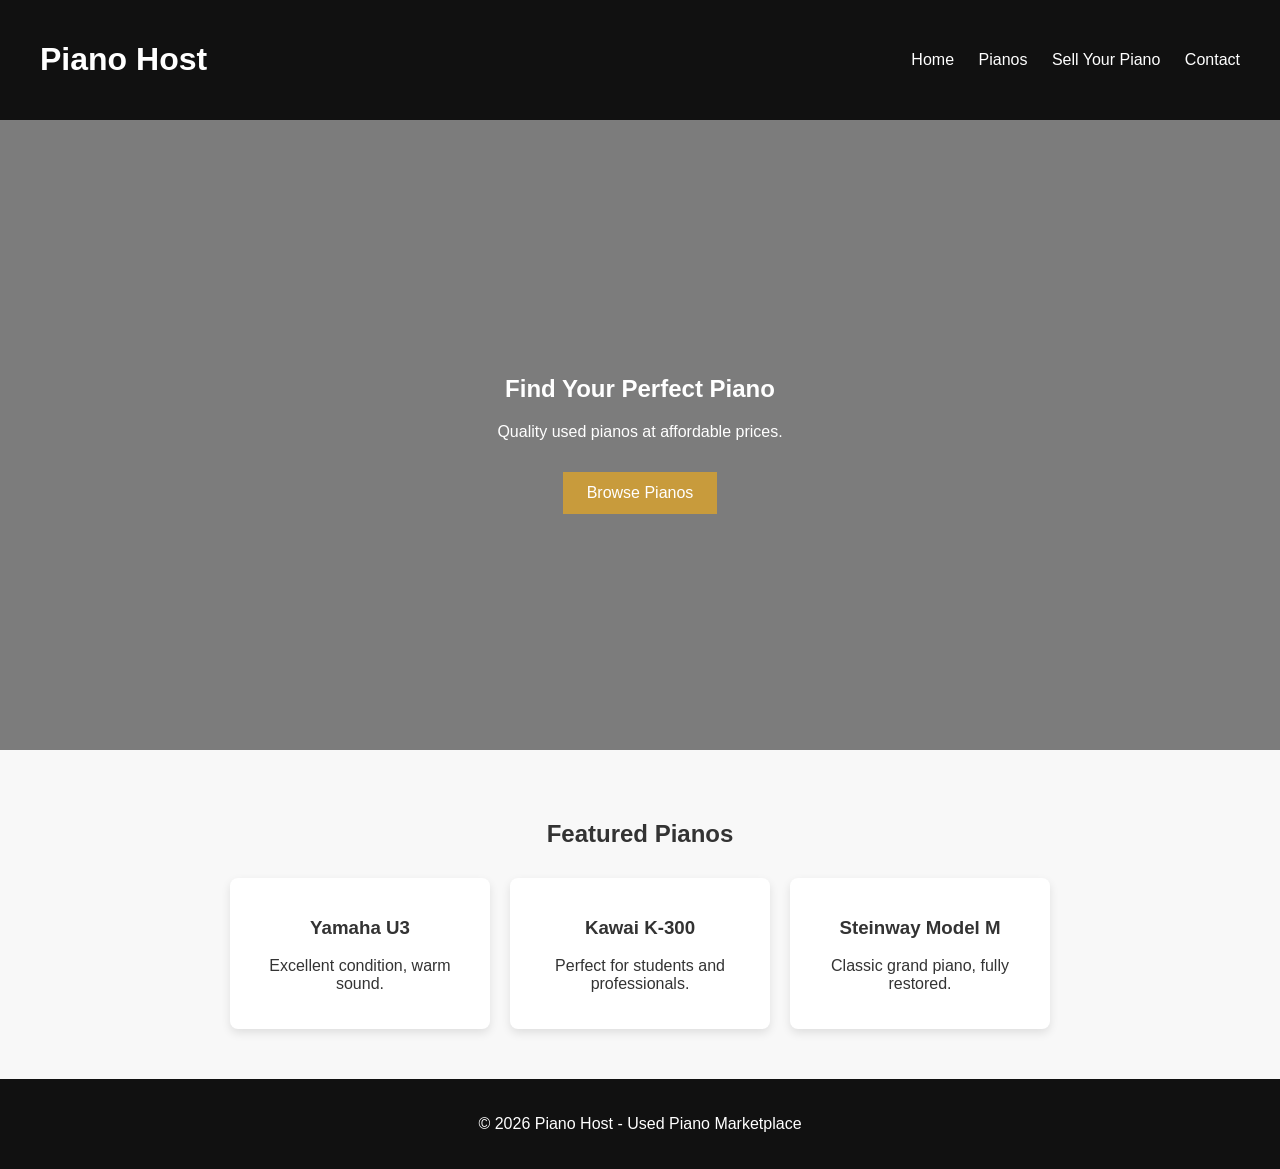
==== index.html @ 5807a372 "initial commit" ====
<!DOCTYPE html>
<html lang="en">
<head>
    <meta charset="UTF-8">
    <meta name="viewport" content="width=device-width, initial-scale=1.0">
    <title>Piano Host</title>
    <link rel="stylesheet" href="/css/styles.css">
</head>
<body>

    <header>
        <h1>Piano Host</h1>
        <nav>
            <a href="#">Home</a>
            <a href="#">Pianos</a>
            <a href="#">Sell Your Piano</a>
            <a href="#">Contact</a>
        </nav>
    </header>

    <section class="hero">
        <div class="hero-content">
            <h2>Find Your Perfect Piano</h2>
            <p>Quality used pianos at affordable prices.</p>
            <button>Browse Pianos</button>
        </div>
    </section>

    <section class="featured">
        <h2>Featured Pianos</h2>
        <div class="cards">
            <div class="card">
                <h3>Yamaha U3</h3>
                <p>Excellent condition, warm sound.</p>
            </div>
            <div class="card">
                <h3>Kawai K-300</h3>
                <p>Perfect for students and professionals.</p>
            </div>
            <div class="card">
                <h3>Steinway Model M</h3>
                <p>Classic grand piano, fully restored.</p>
            </div>
        </div>
    </section>

    <footer>
        <p>© 2026 Piano Host - Used Piano Marketplace</p>
    </footer>

</body>
</html>
---- css/styles.css ----
body {
    margin: 0;
    font-family: Arial, sans-serif;
    background: #f8f8f8;
    color: #333;
}

header {
    background: #111;
    color: white;
    display: flex;
    justify-content: space-between;
    align-items: center;
    padding: 20px 40px;
}

nav a {
    color: white;
    text-decoration: none;
    margin-left: 20px;
}

.hero {
    height: 70vh;
    background: linear-gradient(rgba(0,0,0,0.5), rgba(0,0,0,0.5)),
                url('https://images.unsplash.com/photo-1514119412350-e174d90d280e');
    background-size: cover;
    background-position: center;
    display: flex;
    align-items: center;
    justify-content: center;
    color: white;
    text-align: center;
}

.hero button {
    padding: 12px 24px;
    border: none;
    background: #c89b3c;
    color: white;
    font-size: 16px;
    cursor: pointer;
    margin-top: 15px;
}

.featured {
    padding: 50px;
    text-align: center;
}

.cards {
    display: flex;
    justify-content: center;
    gap: 20px;
    margin-top: 30px;
}

.card {
    background: white;
    padding: 20px;
    width: 220px;
    border-radius: 8px;
    box-shadow: 0 4px 10px rgba(0,0,0,0.1);
}

footer {
    background: #111;
    color: white;
    text-align: center;
    padding: 20px;
}
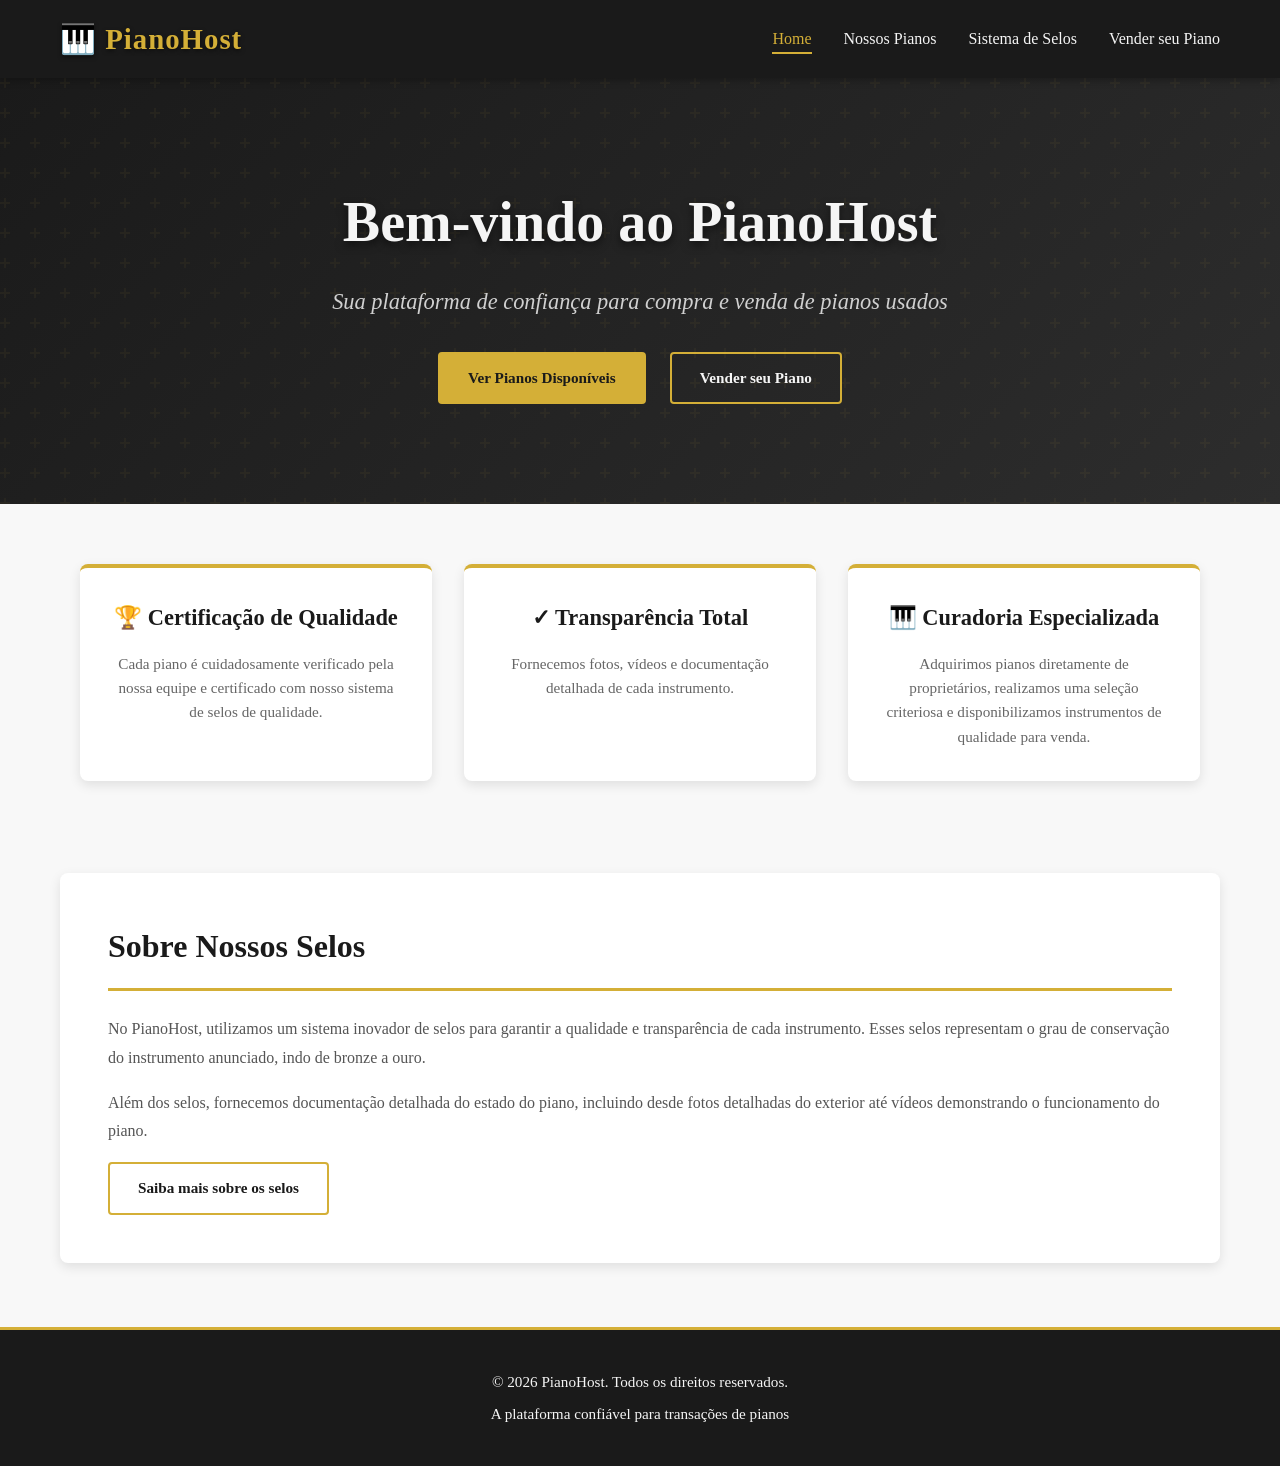
==== commit a9467298: "complete overhaul" ====
--- a/index.html
+++ b/index.html
@@ -1,52 +1,71 @@
 <!DOCTYPE html>
-<html lang="en">
+<html lang="pt-BR">
 <head>
     <meta charset="UTF-8">
     <meta name="viewport" content="width=device-width, initial-scale=1.0">
-    <title>Piano Host</title>
-    <link rel="stylesheet" href="/css/styles.css">
+    <title>PianoHost - Compra e Venda de Pianos</title>
+    <link rel="stylesheet" href="styles.css">
 </head>
 <body>
+    <nav class="navbar">
+        <div class="container">
+            <div class="logo">
+                <h1>🎹 PianoHost</h1>
+            </div>
+            <ul class="nav-links">
+                <li><a href="index.html" class="active">Home</a></li>
+                <li><a href="pianos.html">Nossos Pianos</a></li>
+                <li><a href="selos.html">Sistema de Selos</a></li>
+                <li><a href="vender.html">Vender seu Piano</a></li>
+            </ul>
+        </div>
+    </nav>
 
-    <header>
-        <h1>Piano Host</h1>
-        <nav>
-            <a href="#">Home</a>
-            <a href="#">Pianos</a>
-            <a href="#">Sell Your Piano</a>
-            <a href="#">Contact</a>
-        </nav>
+    <header class="hero">
+        <div class="hero-content">
+            <h2>Bem-vindo ao PianoHost</h2>
+            <p>Sua plataforma de confiança para compra e venda de pianos usados</p>
+            <div class="hero-buttons">
+                <a href="pianos.html" class="btn btn-primary">Ver Pianos Disponíveis</a>
+                <a href="vender.html" class="btn btn-secondary">Vender seu Piano</a>
+            </div>
+        </div>
     </header>
 
-    <section class="hero">
-        <div class="hero-content">
-            <h2>Find Your Perfect Piano</h2>
-            <p>Quality used pianos at affordable prices.</p>
-            <button>Browse Pianos</button>
+    <main class="container">
+        <section class="features">
+            <div class="feature-card">
+                <h3>🏆 Certificação de Qualidade</h3>
+                <p>Cada piano é cuidadosamente verificado pela nossa equipe e certificado com nosso sistema de selos de qualidade.</p>
+            </div>
+            <div class="feature-card">
+                <h3>✓ Transparência Total</h3>
+                <p>Fornecemos fotos, vídeos e documentação detalhada de cada instrumento.</p>
+            </div>
+            <div class="feature-card">
+                <h3>🎹 Curadoria Especializada</h3>
+                <p>Adquirimos pianos diretamente de proprietários, realizamos uma seleção criteriosa e disponibilizamos instrumentos de qualidade para venda.</p>
+            </div>
+        </section>
+
+        <section class="about">
+            <h2>Sobre Nossos Selos</h2>
+            <p>
+                No PianoHost, utilizamos um sistema inovador de selos para garantir a qualidade e transparência 
+                de cada instrumento. Esses selos representam o grau de conservação do instrumento anunciado, indo de bronze a ouro.
+            </p>
+            <p>
+                Além dos selos, fornecemos documentação detalhada do estado do piano, incluindo desde fotos detalhadas do exterior até vídeos demonstrando o funcionamento do piano.
+            </p>
+            <a href="selos.html" class="btn btn-outline">Saiba mais sobre os selos</a>
+        </section>
+    </main>
+
+    <footer class="footer">
+        <div class="container">
+            <p>&copy; 2026 PianoHost. Todos os direitos reservados.</p>
+            <p>A plataforma confiável para transações de pianos</p>
         </div>
-    </section>
-
-    <section class="featured">
-        <h2>Featured Pianos</h2>
-        <div class="cards">
-            <div class="card">
-                <h3>Yamaha U3</h3>
-                <p>Excellent condition, warm sound.</p>
-            </div>
-            <div class="card">
-                <h3>Kawai K-300</h3>
-                <p>Perfect for students and professionals.</p>
-            </div>
-            <div class="card">
-                <h3>Steinway Model M</h3>
-                <p>Classic grand piano, fully restored.</p>
-            </div>
-        </div>
-    </section>
-
-    <footer>
-        <p>© 2026 Piano Host - Used Piano Marketplace</p>
     </footer>
-
 </body>
-</html>+</html>
--- a/styles.css
+++ b/styles.css
@@ -0,0 +1,1403 @@
+/* ====================================
+   PIANOHOST - ESTILOS GERAIS
+   ==================================== */
+
+:root {
+    --primary-color: #1a1a1a;
+    --secondary-color: #2d2d2d;
+    --accent-color: #d4af37;
+    --accent-light: #e8c547;
+    --text-dark: #1a1a1a;
+    --text-light: #f5f5f5;
+    --border-color: #3d3d3d;
+    --success-color: #27ae60;
+    --bronze-color: #cd7f32;
+    --silver-color: #c0c0c0;
+    --gold-color: #d4af37;
+}
+
+* {
+    margin: 0;
+    padding: 0;
+    box-sizing: border-box;
+}
+
+html {
+    scroll-behavior: smooth;
+}
+
+body {
+    font-family: 'Georgia', 'Garamond', serif;
+    background-color: #f8f8f8;
+    color: var(--text-dark);
+    line-height: 1.6;
+}
+
+.container {
+    max-width: 1200px;
+    margin: 0 auto;
+    padding: 0 20px;
+}
+
+/* ====================================
+   NAVEGAÇÃO
+   ==================================== */
+
+.navbar {
+    background-color: var(--primary-color);
+    box-shadow: 0 2px 8px rgba(0, 0, 0, 0.3);
+    position: sticky;
+    top: 0;
+    z-index: 1000;
+}
+
+.navbar .container {
+    display: flex;
+    justify-content: space-between;
+    align-items: center;
+    padding: 1rem 20px;
+}
+
+.logo h1 {
+    color: var(--accent-color);
+    font-size: 1.8rem;
+    font-weight: 700;
+    letter-spacing: 1px;
+    text-shadow: 0 2px 4px rgba(0, 0, 0, 0.5);
+}
+
+.nav-links {
+    display: flex;
+    list-style: none;
+    gap: 2rem;
+}
+
+.nav-links a {
+    color: var(--text-light);
+    text-decoration: none;
+    font-size: 1rem;
+    font-weight: 500;
+    transition: color 0.3s ease, border-bottom 0.3s ease;
+    padding-bottom: 5px;
+    border-bottom: 2px solid transparent;
+}
+
+.nav-links a:hover {
+    color: var(--accent-color);
+    border-bottom-color: var(--accent-color);
+}
+
+.nav-links a.active {
+    color: var(--accent-color);
+    border-bottom-color: var(--accent-color);
+}
+
+/* ====================================
+   HERÓI/HEADER
+   ==================================== */
+
+.hero {
+    background: linear-gradient(135deg, var(--primary-color) 0%, var(--secondary-color) 100%);
+    color: var(--text-light);
+    padding: 100px 20px;
+    text-align: center;
+    position: relative;
+    overflow: hidden;
+}
+
+.hero::before {
+    content: "";
+    position: absolute;
+    top: 0;
+    left: 0;
+    right: 0;
+    bottom: 0;
+    background: url("data:image/svg+xml,%3Csvg width='60' height='60' viewBox='0 0 60 60' xmlns='http://www.w3.org/2000/svg'%3E%3Cg fill='none' fill-rule='evenodd'%3E%3Cg fill='%23d4af37' fill-opacity='0.05'%3E%3Cpath d='M36 34v-4h-2v4h-4v2h4v4h2v-4h4v-2h-4zm0-30V0h-2v4h-4v2h4v4h2V6h4V4h-4zM6 34v-4H4v4H0v2h4v4h2v-4h4v-2H6zM6 4V0H4v4H0v2h4v4h2V6h4V4H6z'/%3E%3C/g%3E%3C/g%3E%3C/svg%3E");
+    pointer-events: none;
+}
+
+.hero-content {
+    position: relative;
+    z-index: 1;
+}
+
+.hero h2 {
+    font-size: 3.5rem;
+    margin-bottom: 1rem;
+    font-weight: 700;
+    text-shadow: 0 4px 8px rgba(0, 0, 0, 0.5);
+}
+
+.hero p {
+    font-size: 1.4rem;
+    margin-bottom: 2rem;
+    color: #d0d0d0;
+    font-style: italic;
+}
+
+.hero-buttons {
+    display: flex;
+    gap: 1.5rem;
+    justify-content: center;
+    flex-wrap: wrap;
+}
+
+/* ====================================
+   BOTÕES
+   ==================================== */
+
+.btn {
+    display: inline-block;
+    padding: 12px 28px;
+    border-radius: 4px;
+    text-decoration: none;
+    font-weight: 600;
+    font-size: 0.95rem;
+    transition: all 0.3s ease;
+    border: 2px solid transparent;
+    cursor: pointer;
+    text-align: center;
+}
+
+.btn-primary {
+    background-color: var(--accent-color);
+    color: var(--primary-color);
+    border-color: var(--accent-color);
+}
+
+.btn-primary:hover {
+    background-color: var(--accent-light);
+    border-color: var(--accent-light);
+    transform: translateY(-2px);
+    box-shadow: 0 6px 12px rgba(212, 175, 55, 0.3);
+}
+
+.btn-secondary {
+    background-color: transparent;
+    color: var(--text-light);
+    border-color: var(--accent-color);
+}
+
+.btn-secondary:hover {
+    background-color: var(--accent-color);
+    color: var(--primary-color);
+    transform: translateY(-2px);
+}
+
+.btn-outline {
+    background-color: transparent;
+    color: var(--text-dark);
+    border-color: var(--accent-color);
+}
+
+.btn-outline:hover {
+    background-color: var(--accent-color);
+    color: var(--primary-color);
+    transform: translateY(-2px);
+}
+
+.btn-large {
+    padding: 16px 36px;
+    font-size: 1rem;
+}
+
+.btn-contact {
+    width: 100%;
+    margin-top: 0.5rem;
+}
+
+/* ====================================
+   SEÇÕES
+   ==================================== */
+
+section {
+    padding: 80px 20px;
+}
+
+.section-subtitle {
+    font-size: 1.2rem;
+    color: #666;
+    margin-bottom: 3rem;
+    font-style: italic;
+}
+
+/* ====================================
+   FEATURES
+   ==================================== */
+
+.features {
+    display: grid;
+    grid-template-columns: repeat(auto-fit, minmax(280px, 1fr));
+    gap: 2rem;
+    padding: 60px 20px;
+}
+
+.feature-card {
+    background: white;
+    padding: 2rem;
+    border-radius: 8px;
+    box-shadow: 0 4px 12px rgba(0, 0, 0, 0.1);
+    transition: transform 0.3s ease, box-shadow 0.3s ease;
+    text-align: center;
+    border-top: 4px solid var(--accent-color);
+}
+
+.feature-card:hover {
+    transform: translateY(-8px);
+    box-shadow: 0 8px 20px rgba(0, 0, 0, 0.15);
+}
+
+.feature-card h3 {
+    font-size: 1.4rem;
+    margin-bottom: 1rem;
+    color: var(--text-dark);
+}
+
+.feature-card p {
+    color: #666;
+    font-size: 0.95rem;
+}
+
+/* ====================================
+   ABOUT
+   ==================================== */
+
+.about {
+    background: white;
+    border-radius: 8px;
+    padding: 3rem;
+    margin: 2rem 0;
+    box-shadow: 0 4px 12px rgba(0, 0, 0, 0.1);
+}
+
+.about h2 {
+    font-size: 2rem;
+    margin-bottom: 1.5rem;
+    color: var(--primary-color);
+    border-bottom: 3px solid var(--accent-color);
+    padding-bottom: 1rem;
+}
+
+.about p {
+    font-size: 1rem;
+    margin-bottom: 1rem;
+    color: #555;
+    line-height: 1.8;
+}
+
+/* ====================================
+   PIANOS - LISTAGEM
+   ==================================== */
+
+.pianos-section h1 {
+    text-align: center;
+    font-size: 2.5rem;
+    margin-bottom: 1rem;
+    color: var(--primary-color);
+}
+
+.pianos-grid {
+    display: grid;
+    grid-template-columns: repeat(auto-fill, minmax(350px, 1fr));
+    gap: 2.5rem;
+    margin: 3rem 0;
+}
+
+.piano-card {
+    background: white;
+    border-radius: 8px;
+    overflow: hidden;
+    box-shadow: 0 6px 16px rgba(0, 0, 0, 0.12);
+    transition: transform 0.3s ease, box-shadow 0.3s ease;
+}
+
+.piano-card:hover {
+    transform: translateY(-10px);
+    box-shadow: 0 12px 28px rgba(0, 0, 0, 0.18);
+}
+
+.piano-image {
+    width: 100%;
+    height: 250px;
+    overflow: hidden;
+    background: linear-gradient(135deg, var(--primary-color), var(--secondary-color));
+}
+
+.piano-image img {
+    width: 100%;
+    height: 100%;
+    object-fit: cover;
+    transition: transform 0.3s ease;
+}
+
+.piano-card:hover .piano-image img {
+    transform: scale(1.05);
+}
+
+.piano-info {
+    padding: 1.5rem;
+}
+
+.piano-info h3 {
+    font-size: 1.4rem;
+    margin-bottom: 0.5rem;
+    color: var(--primary-color);
+}
+
+.piano-brand {
+    color: var(--accent-color);
+    font-weight: 600;
+    font-size: 0.9rem;
+    margin-bottom: 0.3rem;
+}
+
+.piano-year {
+    color: #888;
+    font-size: 0.85rem;
+    margin-bottom: 0.8rem;
+}
+
+.piano-description {
+    color: #555;
+    font-size: 0.95rem;
+    margin-bottom: 1rem;
+    line-height: 1.5;
+}
+
+.piano-selos {
+    display: flex;
+    flex-wrap: wrap;
+    gap: 0.5rem;
+    margin-bottom: 1rem;
+    min-height: 2rem;
+    align-items: center;
+}
+
+.selo {
+    display: inline-block;
+    padding: 6px 12px;
+    border-radius: 20px;
+    font-size: 0.8rem;
+    font-weight: 600;
+    text-align: center;
+}
+
+.selo-bronze {
+    background-color: #cdaf8f;
+    color: #5d4e37;
+}
+
+.selo-prata {
+    background-color: #e8e8e8;
+    color: #555;
+}
+
+.selo-ouro {
+    background-color: #ffd700;
+    color: #8b6f00;
+}
+
+.no-seals {
+    color: #999;
+    font-style: italic;
+    font-size: 0.9rem;
+}
+
+.piano-price {
+    margin: 1rem 0;
+    padding: 1rem 0;
+    border-top: 1px solid #eee;
+    border-bottom: 1px solid #eee;
+}
+
+.price {
+    font-size: 1.5rem;
+    font-weight: 700;
+    color: var(--accent-color);
+}
+
+/* ====================================
+   SELOS - DETALHES
+   ==================================== */
+
+.selos-section h1,
+.vender-section h1,
+.pianos-section h1 {
+    font-size: 2.8rem;
+    color: var(--primary-color);
+    margin-bottom: 0.5rem;
+}
+
+.selos-intro,
+.vender-intro {
+    background: white;
+    padding: 2rem;
+    border-left: 5px solid var(--accent-color);
+    margin: 2rem 0 3rem;
+    border-radius: 4px;
+    line-height: 1.8;
+    font-size: 1.05rem;
+}
+
+.selo-detail {
+    background: white;
+    margin-bottom: 2.5rem;
+    border-radius: 8px;
+    overflow: hidden;
+    box-shadow: 0 4px 12px rgba(0, 0, 0, 0.1);
+}
+
+.selo-header {
+    padding: 2rem;
+    color: white;
+}
+
+.selo-header h2 {
+    font-size: 2rem;
+    margin-bottom: 0.5rem;
+}
+
+.selo-description {
+    font-size: 1rem;
+    font-style: italic;
+    opacity: 0.9;
+}
+
+.selo-header.bronze {
+    background: linear-gradient(135deg, #8b6f47 0%, #cd7f32 100%);
+}
+
+.selo-header.red {
+    background: linear-gradient(135deg, #882b2b 0%, #b91c1c 100%);
+}
+
+.selo-header.silver {
+    background: linear-gradient(135deg, #888 0%, #c0c0c0 100%);
+}
+
+.selo-header.gold {
+    background: linear-gradient(135deg, #b8860b 0%, #ffd700 100%);
+}
+
+.selo-content {
+    padding: 2rem;
+}
+
+.selo-content h3 {
+    font-size: 1.3rem;
+    margin: 1.5rem 0 1rem;
+    color: var(--primary-color);
+}
+
+.selo-checklist {
+    display: flex;
+    flex-direction: column;
+    gap: 1.2rem;
+}
+
+.checklist-item {
+    display: flex;
+    gap: 1rem;
+    padding: 1rem;
+    background: #f9f9f9;
+    border-radius: 4px;
+    border-left: 3px solid var(--accent-color);
+}
+
+.checklist-item.additional {
+    border-left-color: #27ae60;
+    background: #f0fdf4;
+}
+
+.check {
+    color: var(--accent-color);
+    font-weight: 700;
+    font-size: 1.2rem;
+    min-width: 30px;
+}
+
+.checklist-item.additional .plus {
+    color: #27ae60;
+    font-weight: 700;
+    font-size: 1.2rem;
+    min-width: 30px;
+}
+
+.checklist-item strong {
+    color: var(--primary-color);
+}
+
+.checklist-item p {
+    margin: 0.5rem 0 0;
+    color: #666;
+    font-size: 0.95rem;
+}
+
+/* ====================================
+   COMPARAÇÃO DE SELOS
+   ==================================== */
+
+.selos-comparison {
+    background: white;
+    padding: 2rem;
+    border-radius: 8px;
+    margin: 3rem 0;
+    box-shadow: 0 4px 12px rgba(0, 0, 0, 0.1);
+}
+
+.selos-comparison h2 {
+    font-size: 1.8rem;
+    margin-bottom: 1.5rem;
+    color: var(--primary-color);
+}
+
+.comparison-table {
+    width: 100%;
+    border-collapse: collapse;
+    border: 1px solid #ddd;
+}
+
+.comparison-table thead {
+    background-color: var(--primary-color);
+    color: white;
+}
+
+.comparison-table th {
+    padding: 1rem;
+    text-align: left;
+    font-weight: 600;
+}
+
+.comparison-table td {
+    padding: 1rem;
+    border-bottom: 1px solid #eee;
+    color: #555;
+}
+
+.comparison-table tbody tr:hover {
+    background-color: #f9f9f9;
+}
+
+.comparison-table .yes {
+    color: #27ae60;
+    font-weight: 700;
+}
+
+.comparison-table .no {
+    color: #999;
+}
+
+/* ====================================
+   FAQ
+   ==================================== */
+
+.selos-faq {
+    background: white;
+    padding: 2rem;
+    border-radius: 8px;
+    margin: 3rem 0;
+    box-shadow: 0 4px 12px rgba(0, 0, 0, 0.1);
+}
+
+.selos-faq h2 {
+    font-size: 1.8rem;
+    margin-bottom: 1.5rem;
+    color: var(--primary-color);
+}
+
+.faq-item {
+    margin-bottom: 1.5rem;
+    padding-bottom: 1.5rem;
+    border-bottom: 1px solid #eee;
+}
+
+.faq-item:last-child {
+    border-bottom: none;
+}
+
+.faq-item h3 {
+    color: var(--primary-color);
+    margin-bottom: 0.5rem;
+    font-size: 1.1rem;
+}
+
+.faq-item p {
+    color: #666;
+    line-height: 1.6;
+}
+
+/* ====================================
+   VENDER PIANOS
+   ==================================== */
+
+.vender-section {
+    padding: 40px 0;
+}
+
+.vender-content {
+    background: white;
+    border-radius: 8px;
+    padding: 2rem;
+    margin-top: 2rem;
+}
+
+.vender-benefits {
+    margin-bottom: 3rem;
+}
+
+.vender-benefits h2 {
+    font-size: 1.8rem;
+    margin-bottom: 1.5rem;
+    color: var(--primary-color);
+    border-bottom: 2px solid var(--accent-color);
+    padding-bottom: 1rem;
+}
+
+.benefits-grid {
+    display: grid;
+    grid-template-columns: repeat(auto-fit, minmax(250px, 1fr));
+    gap: 1.5rem;
+}
+
+.benefit-card {
+    background: linear-gradient(135deg, #f9f9f9, white);
+    padding: 1.5rem;
+    border-radius: 8px;
+    border-left: 4px solid var(--accent-color);
+}
+
+.benefit-card h3 {
+    color: var(--primary-color);
+    margin-bottom: 0.5rem;
+}
+
+.benefit-card p {
+    color: #666;
+    font-size: 0.95rem;
+}
+
+/* ====================================
+   PROCESS STEPS
+   ==================================== */
+
+.vender-process {
+    margin: 2rem 0;
+}
+
+.vender-process h2 {
+    font-size: 1.8rem;
+    margin-bottom: 1.5rem;
+    color: var(--primary-color);
+    border-bottom: 2px solid var(--accent-color);
+    padding-bottom: 1rem;
+}
+
+.process-steps {
+    display: grid;
+    grid-template-columns: repeat(auto-fit, minmax(200px, 1fr));
+    gap: 1.5rem;
+}
+
+.step {
+    background: linear-gradient(135deg, #fafafa, white);
+    padding: 1.5rem;
+    border-radius: 8px;
+    text-align: center;
+    border-top: 3px solid var(--accent-color);
+}
+
+.step-number {
+    display: inline-block;
+    width: 50px;
+    height: 50px;
+    background-color: var(--accent-color);
+    color: var(--primary-color);
+    border-radius: 50%;
+    line-height: 50px;
+    font-weight: 700;
+    font-size: 1.3rem;
+    margin-bottom: 1rem;
+}
+
+.step h3 {
+    color: var(--primary-color);
+    margin-bottom: 0.5rem;
+}
+
+.step p {
+    color: #666;
+    font-size: 0.9rem;
+}
+
+/* ====================================
+   CONTACT METHODS
+   ==================================== */
+
+.vender-form {
+    margin: 2rem 0;
+}
+
+.vender-form h2 {
+    font-size: 1.8rem;
+    margin-bottom: 1rem;
+    color: var(--primary-color);
+    border-bottom: 2px solid var(--accent-color);
+    padding-bottom: 1rem;
+}
+
+.vender-form > p {
+    margin-bottom: 1.5rem;
+    font-size: 1.05rem;
+    color: #555;
+}
+
+.contact-options {
+    display: grid;
+    grid-template-columns: repeat(auto-fit, minmax(300px, 1fr));
+    gap: 2rem;
+    margin: 1.5rem 0;
+}
+
+.contact-method {
+    background: linear-gradient(135deg, #fafafa, white);
+    padding: 2rem;
+    border-radius: 8px;
+    border: 2px solid #eee;
+    text-align: center;
+    transition: transform 0.3s ease, border-color 0.3s ease;
+}
+
+.contact-method:hover {
+    border-color: var(--accent-color);
+    transform: translateY(-5px);
+}
+
+.contact-method h3 {
+    font-size: 1.3rem;
+    margin-bottom: 0.5rem;
+    color: var(--primary-color);
+}
+
+.contact-method > p {
+    color: #666;
+    margin-bottom: 1rem;
+}
+
+.contact-info {
+    color: var(--accent-color);
+    font-weight: 600;
+    margin-top: 1rem;
+}
+
+/* ====================================
+   INFO CARDS
+   ==================================== */
+
+.vender-info {
+    margin: 2rem 0;
+}
+
+.vender-info h2 {
+    font-size: 1.8rem;
+    margin-bottom: 1.5rem;
+    color: var(--primary-color);
+}
+
+.info-cards {
+    display: grid;
+    grid-template-columns: repeat(auto-fit, minmax(280px, 1fr));
+    gap: 1.5rem;
+}
+
+.info-card {
+    background: white;
+    padding: 1.5rem;
+    border-radius: 8px;
+    border-top: 3px solid var(--accent-color);
+    box-shadow: 0 2px 8px rgba(0, 0, 0, 0.08);
+}
+
+.info-card h3 {
+    color: var(--primary-color);
+    margin-bottom: 1rem;
+}
+
+.info-card ul {
+    list-style: none;
+    padding: 0;
+}
+
+.info-card li {
+    color: #666;
+    padding: 0.3rem 0;
+    font-size: 0.95rem;
+}
+
+.info-card .link {
+    color: var(--accent-color);
+    text-decoration: none;
+    font-weight: 600;
+    display: inline-block;
+    margin-top: 1rem;
+}
+
+.info-card .link:hover {
+    text-decoration: underline;
+}
+
+.info-card em {
+    color: #888;
+    font-size: 0.9rem;
+}
+
+/* ====================================
+   CTA SECTION
+   ==================================== */
+
+.cta-section {
+    background: linear-gradient(135deg, var(--primary-color), var(--secondary-color));
+    color: white;
+    text-align: center;
+    padding: 4rem 2rem;
+    border-radius: 8px;
+    margin: 3rem 0;
+}
+
+.cta-section h2 {
+    font-size: 2rem;
+    margin-bottom: 1rem;
+}
+
+.cta-section p {
+    font-size: 1.1rem;
+    margin-bottom: 1.5rem;
+    color: #d0d0d0;
+}
+
+.vender-cta {
+    background: white;
+    padding: 2rem;
+    border-radius: 8px;
+    text-align: center;
+    margin: 2rem 0;
+    border: 2px solid var(--accent-color);
+}
+
+.vender-cta h2 {
+    color: var(--primary-color);
+    margin-bottom: 0.5rem;
+}
+
+.vender-cta p {
+    color: #666;
+    margin-bottom: 1.5rem;
+}
+
+.cta-buttons {
+    display: flex;
+    gap: 1rem;
+    justify-content: center;
+    flex-wrap: wrap;
+}
+
+/* ====================================
+   RODAPÉ
+   ==================================== */
+
+.footer {
+    background-color: var(--primary-color);
+    color: var(--text-light);
+    text-align: center;
+    padding: 2rem;
+    margin-top: 4rem;
+    border-top: 3px solid var(--accent-color);
+}
+
+.footer p {
+    margin: 0.5rem 0;
+    font-size: 0.95rem;
+}
+
+/* ====================================
+   RESPONSIVIDADE
+   ==================================== */
+
+@media (max-width: 768px) {
+    .nav-links {
+        gap: 1rem;
+        font-size: 0.9rem;
+    }
+
+    .hero h2 {
+        font-size: 2rem;
+    }
+
+    .hero p {
+        font-size: 1.1rem;
+    }
+
+    .hero-buttons {
+        flex-direction: column;
+        align-items: center;
+    }
+
+    .btn {
+        width: 100%;
+        max-width: 300px;
+    }
+
+    .pianos-grid {
+        grid-template-columns: 1fr;
+    }
+
+    .process-steps {
+        grid-template-columns: 1fr;
+    }
+
+    .contact-options {
+        grid-template-columns: 1fr;
+    }
+
+    .comparison-table {
+        font-size: 0.9rem;
+    }
+
+    .comparison-table th,
+    .comparison-table td {
+        padding: 0.7rem;
+    }
+
+    section {
+        padding: 40px 20px;
+    }
+}
+
+/* ====================================
+   LINKS NOS CARDS
+   ==================================== */
+
+.piano-card-link {
+    text-decoration: none;
+    display: block;
+}
+
+.piano-title-link {
+    text-decoration: none;
+    color: var(--primary-color);
+    transition: color 0.3s ease;
+}
+
+.piano-title-link:hover {
+    color: var(--accent-color);
+}
+
+/* ====================================
+   PÁGINAS DE DETALHE DO PIANO
+   ==================================== */
+
+.piano-detail {
+    padding: 2rem 0;
+}
+
+.breadcrumb {
+    margin-bottom: 2rem;
+    font-size: 0.95rem;
+    color: #666;
+}
+
+.breadcrumb a {
+    color: var(--accent-color);
+    text-decoration: none;
+}
+
+.breadcrumb a:hover {
+    text-decoration: underline;
+}
+
+.piano-detail-header {
+    display: grid;
+    grid-template-columns: 1fr 1fr;
+    gap: 3rem;
+    margin-bottom: 3rem;
+    background: white;
+    padding: 2rem;
+    border-radius: 8px;
+    box-shadow: 0 4px 12px rgba(0, 0, 0, 0.1);
+}
+
+.piano-detail-image-main {
+    border-radius: 8px;
+    overflow: hidden;
+    box-shadow: 0 6px 16px rgba(0, 0, 0, 0.15);
+}
+
+.piano-detail-image-main img {
+    width: 100%;
+    height: 100%;
+    object-fit: cover;
+}
+
+.piano-detail-info h1 {
+    font-size: 2.2rem;
+    margin-bottom: 0.5rem;
+    color: var(--primary-color);
+}
+
+.piano-brand-detail {
+    color: var(--accent-color);
+    font-weight: 600;
+    font-size: 1rem;
+    margin-bottom: 1.5rem;
+}
+
+.piano-specs {
+    display: grid;
+    grid-template-columns: 1fr;
+    gap: 1rem;
+    margin-bottom: 1.5rem;
+    padding: 1.5rem;
+    background: #f9f9f9;
+    border-radius: 4px;
+}
+
+.spec {
+    display: flex;
+    justify-content: space-between;
+    gap: 1rem;
+}
+
+.spec-label {
+    font-weight: 600;
+    color: var(--primary-color);
+}
+
+.spec-value {
+    color: #666;
+}
+
+.piano-selos-detail {
+    margin-bottom: 1.5rem;
+    padding-bottom: 1.5rem;
+    border-bottom: 2px solid #eee;
+}
+
+.piano-selos-detail h3 {
+    font-size: 0.95rem;
+    margin-bottom: 0.8rem;
+    color: var(--primary-color);
+    font-weight: 600;
+}
+
+.selos-container {
+    display: flex;
+    flex-wrap: wrap;
+    gap: 0.8rem;
+}
+
+.piano-price-detail {
+    display: flex;
+    justify-content: space-between;
+    align-items: center;
+    margin-bottom: 1.5rem;
+    padding: 1rem;
+    background: linear-gradient(135deg, #fafafa, white);
+    border-left: 4px solid var(--accent-color);
+    border-radius: 4px;
+}
+
+.price-label {
+    font-weight: 600;
+    color: var(--primary-color);
+}
+
+.price-value {
+    font-size: 1.6rem;
+    font-weight: 700;
+    color: var(--accent-color);
+}
+
+.contact-buttons-detail {
+    display: flex;
+    flex-direction: column;
+    gap: 0.8rem;
+}
+
+/* Piano Sections */
+
+.piano-section {
+    background: white;
+    padding: 2rem;
+    margin-bottom: 2rem;
+    border-radius: 8px;
+    box-shadow: 0 4px 12px rgba(0, 0, 0, 0.1);
+}
+
+.piano-section h2 {
+    font-size: 1.6rem;
+    margin-bottom: 1.5rem;
+    color: var(--primary-color);
+    border-bottom: 2px solid var(--accent-color);
+    padding-bottom: 0.8rem;
+}
+
+.piano-section p {
+    color: #555;
+    line-height: 1.8;
+    margin-bottom: 1rem;
+    text-align: justify;
+}
+
+/* Gallery */
+
+.piano-gallery {
+    display: grid;
+    grid-template-columns: repeat(auto-fit, minmax(200px, 1fr));
+    gap: 1.5rem;
+}
+
+.gallery-item {
+    border-radius: 8px;
+    overflow: hidden;
+    box-shadow: 0 4px 8px rgba(0, 0, 0, 0.1);
+    transition: transform 0.3s ease, box-shadow 0.3s ease;
+}
+
+.gallery-item:hover {
+    transform: translateY(-5px);
+    box-shadow: 0 8px 16px rgba(0, 0, 0, 0.15);
+}
+
+.gallery-item img {
+    width: 100%;
+    height: 200px;
+    object-fit: cover;
+    display: block;
+}
+
+.gallery-item p {
+    padding: 0.8rem;
+    text-align: center;
+    background: #f9f9f9;
+    margin: 0;
+    font-size: 0.9rem;
+    color: #666;
+}
+
+/* Videos */
+
+.piano-videos {
+    display: grid;
+    grid-template-columns: repeat(auto-fit, minmax(200px, 1fr));
+    gap: 1.5rem;
+}
+
+.video-item {
+    border-radius: 8px;
+    overflow: hidden;
+    box-shadow: 0 4px 8px rgba(0, 0, 0, 0.1);
+    display: flex;
+    flex-direction: column;
+    justify-content: center;
+}
+
+.video-placeholder {
+    background: linear-gradient(135deg, var(--primary-color), var(--secondary-color));
+    color: white;
+    padding: 3rem 1rem;
+    text-align: center;
+    min-height: 180px;
+    display: flex;
+    flex-direction: column;
+    justify-content: center;
+    align-items: center;
+    gap: 0.5rem;
+}
+
+.video-placeholder p {
+    margin: 0;
+}
+
+.video-placeholder p:first-child {
+    font-size: 1.2rem;
+    font-weight: 600;
+}
+
+.video-desc {
+    font-size: 0.85rem;
+    opacity: 0.8;
+}
+
+.video-title {
+    padding: 0.8rem;
+    background: #f9f9f9;
+    text-align: center;
+    font-size: 0.9rem;
+    color: #666;
+    margin: 0;
+}
+
+/* Specs Table */
+
+.specs-table {
+    display: flex;
+    flex-direction: column;
+    gap: 0.8rem;
+}
+
+.spec-row {
+    display: grid;
+    grid-template-columns: 1fr 1fr;
+    gap: 1rem;
+    padding: 1rem;
+    background: #f9f9f9;
+    border-radius: 4px;
+    border-left: 3px solid var(--accent-color);
+}
+
+.spec-row .spec-label {
+    font-weight: 600;
+    color: var(--primary-color);
+}
+
+.spec-row .spec-value {
+    color: #666;
+}
+
+/* Conservation Grid */
+
+.conservation-grid {
+    display: grid;
+    grid-template-columns: repeat(auto-fit, minmax(250px, 1fr));
+    gap: 1.5rem;
+}
+
+.conservation-item {
+    background: linear-gradient(135deg, #fafafa, white);
+    padding: 1.5rem;
+    border-radius: 8px;
+    border-top: 3px solid var(--accent-color);
+}
+
+.conservation-item h3 {
+    color: var(--primary-color);
+    margin-bottom: 0.5rem;
+}
+
+.conservation-item p {
+    color: #666;
+    font-size: 0.95rem;
+}
+
+/* Piano CTA */
+
+.piano-cta {
+    background: linear-gradient(135deg, var(--primary-color), var(--secondary-color));
+    color: white;
+    text-align: center;
+    padding: 2.5rem;
+    border-radius: 8px;
+    margin-bottom: 2rem;
+}
+
+.piano-cta h2 {
+    color: white;
+    border-bottom-color: var(--accent-color);
+    margin-bottom: 0.5rem;
+}
+
+.piano-cta p {
+    color: #d0d0d0;
+    margin-bottom: 1.5rem;
+}
+
+.piano-cta .contact-buttons-detail {
+    display: flex;
+    flex-direction: row;
+    gap: 1rem;
+    justify-content: center;
+    flex-wrap: wrap;
+}
+
+/* ====================================
+   RESPONSIVIDADE PARA DETALHES
+   ==================================== */
+
+@media (max-width: 768px) {
+    .piano-detail-header {
+        grid-template-columns: 1fr;
+        gap: 1.5rem;
+    }
+
+    .spec-row {
+        grid-template-columns: 1fr;
+    }
+
+    .piano-gallery {
+        grid-template-columns: repeat(auto-fit, minmax(150px, 1fr));
+    }
+
+    .piano-videos {
+        grid-template-columns: repeat(auto-fit, minmax(150px, 1fr));
+    }
+
+    .conservation-grid {
+        grid-template-columns: 1fr;
+    }
+
+    .piano-cta .contact-buttons-detail {
+        flex-direction: column;
+        align-items: stretch;
+    }
+
+    .piano-cta .btn {
+        width: 100%;
+    }
+}
+
+@media (max-width: 480px) {
+    .logo h1 {
+        font-size: 1.3rem;
+    }
+
+    .nav-links {
+        flex-direction: column;
+        gap: 0.5rem;
+    }
+
+    .hero h2 {
+        font-size: 1.5rem;
+    }
+
+    .hero p {
+        font-size: 1rem;
+    }
+
+    .features {
+        grid-template-columns: 1fr;
+    }
+
+    .btn-large {
+        padding: 12px 24px;
+        font-size: 0.9rem;
+    }
+
+    .piano-detail-info h1 {
+        font-size: 1.5rem;
+    }
+
+    .spec {
+        flex-direction: column;
+    }
+
+    .breadcrumb {
+        font-size: 0.85rem;
+    }
+
+    .piano-gallery {
+        grid-template-columns: repeat(auto-fit, minmax(100px, 1fr));
+    }
+
+    .gallery-item img {
+        height: 100px;
+    }
+}
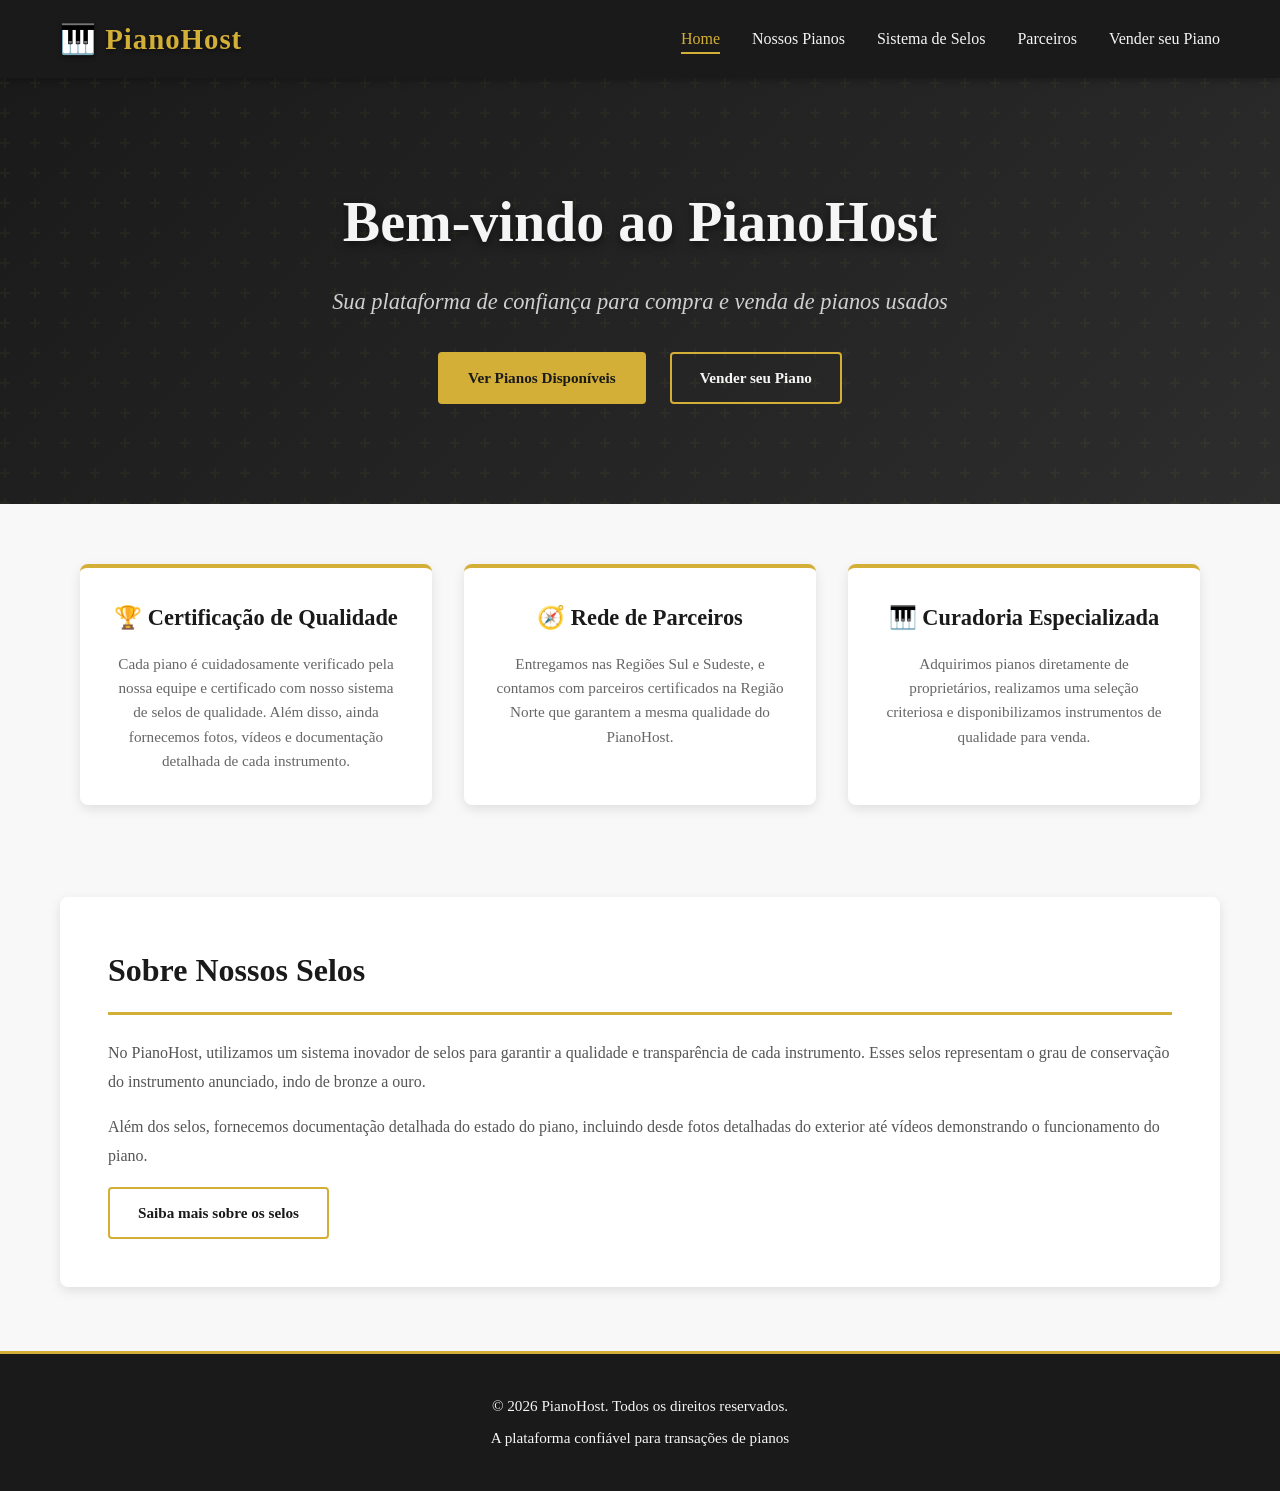
==== commit 802f5b44: "add parceiros page" ====
--- a/index.html
+++ b/index.html
@@ -16,6 +16,7 @@
                 <li><a href="index.html" class="active">Home</a></li>
                 <li><a href="pianos.html">Nossos Pianos</a></li>
                 <li><a href="selos.html">Sistema de Selos</a></li>
+                <li><a href="parceiros.html">Parceiros</a></li>
                 <li><a href="vender.html">Vender seu Piano</a></li>
             </ul>
         </div>
@@ -34,13 +35,14 @@
 
     <main class="container">
         <section class="features">
+
             <div class="feature-card">
                 <h3>🏆 Certificação de Qualidade</h3>
-                <p>Cada piano é cuidadosamente verificado pela nossa equipe e certificado com nosso sistema de selos de qualidade.</p>
+                <p>Cada piano é cuidadosamente verificado pela nossa equipe e certificado com nosso sistema de selos de qualidade. Além disso, ainda fornecemos fotos, vídeos e documentação detalhada de cada instrumento.</p>
             </div>
             <div class="feature-card">
-                <h3>✓ Transparência Total</h3>
-                <p>Fornecemos fotos, vídeos e documentação detalhada de cada instrumento.</p>
+                <h3>🧭 Rede de Parceiros</h3>
+                <p>Entregamos nas Regiões Sul e Sudeste, e contamos com parceiros certificados na Região Norte que garantem a mesma qualidade do PianoHost.</p>
             </div>
             <div class="feature-card">
                 <h3>🎹 Curadoria Especializada</h3>
